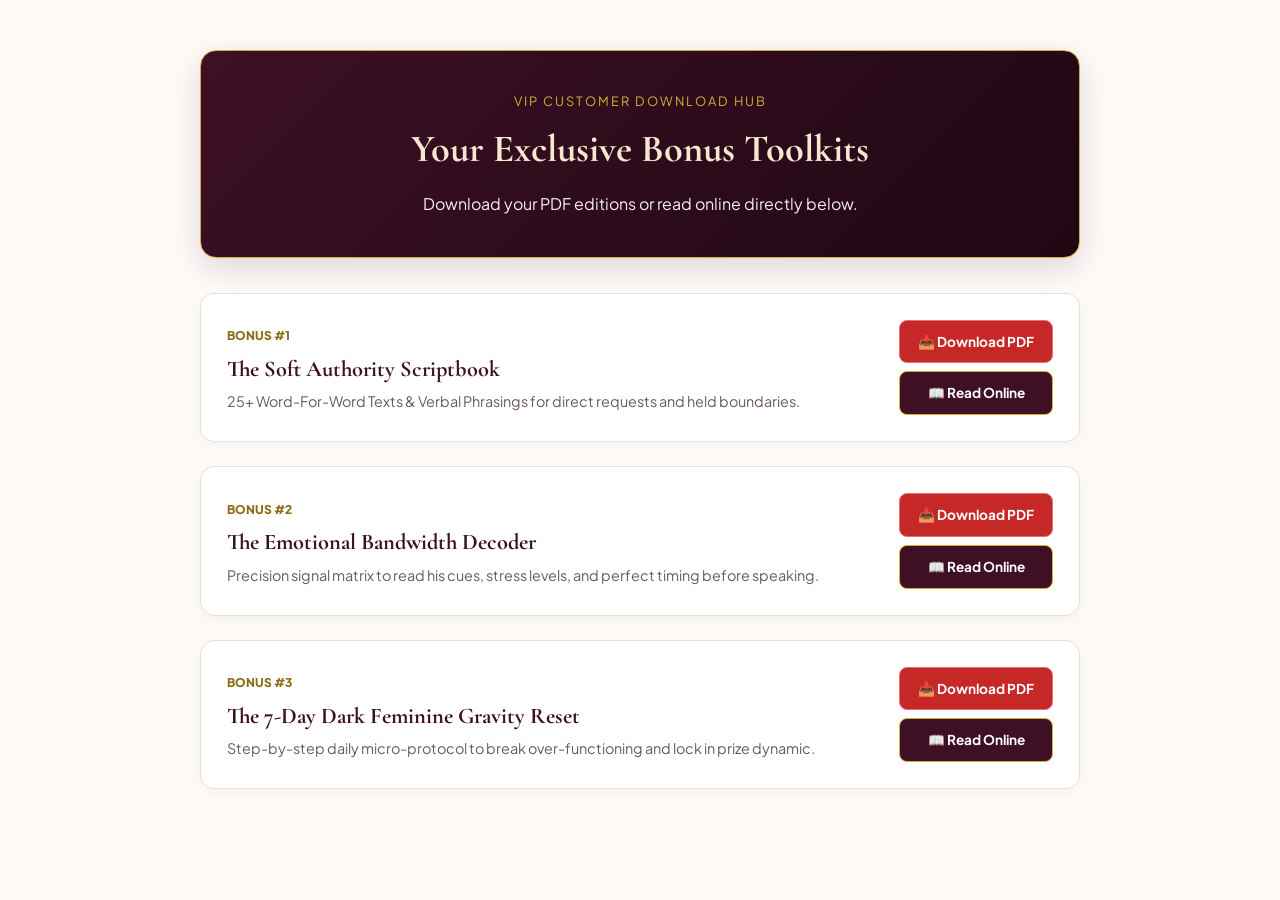
==== bonuses/index.html @ 4db045c9 "Second commit" ====
<!DOCTYPE html>
<html lang="en">
<head>
  <meta charset="UTF-8">
  <meta name="viewport" content="width=device-width, initial-scale=1.0">
  <title>Your Exclusive Bonus Bundle — How To Command His Obedience</title>
  <link href="https://fonts.googleapis.com/css2?family=Cormorant+Garamond:ital,wght@0,600;0,700;1,400;1,600&family=Plus+Jakarta+Sans:wght@400;500;600;700&display=swap" rel="stylesheet">
  <style>
    :root {
      --primary: #3d1025;
      --secondary: #68233a;
      --accent: #d4af37;
      --bg: #fdfaf8;
      --card: #ffffff;
      --text: #2b1c22;
      --border: #eeded8;
    }
    * { box-sizing: border-box; margin: 0; padding: 0; }
    body {
      font-family: 'Plus Jakarta Sans', sans-serif;
      background: var(--bg);
      color: var(--text);
      line-height: 1.6;
      padding: 50px 20px;
    }
    .container {
      max-width: 880px;
      margin: 0 auto;
    }
    .hero-card {
      background: linear-gradient(135deg, #3d1025 0%, #1f0712 100%);
      color: #fff;
      padding: 40px;
      border-radius: 16px;
      text-align: center;
      margin-bottom: 35px;
      border: 1px solid var(--accent);
      box-shadow: 0 10px 30px rgba(61,16,37,0.15);
    }
    .hero-card h1 {
      font-family: 'Cormorant Garamond', serif;
      font-size: 2.4rem;
      color: #f7e7ce;
      margin-bottom: 10px;
    }
    .bonus-grid {
      display: grid;
      gap: 24px;
    }
    .bonus-box {
      background: #fff;
      border: 1px solid var(--border);
      border-radius: 14px;
      padding: 26px;
      display: flex;
      justify-content: space-between;
      align-items: center;
      gap: 20px;
      box-shadow: 0 4px 15px rgba(0,0,0,0.04);
    }
    .bonus-actions {
      display: flex;
      flex-direction: column;
      gap: 8px;
      flex-shrink: 0;
    }
    .btn {
      background: #3d1025;
      color: #fff;
      text-decoration: none;
      padding: 10px 18px;
      border-radius: 8px;
      font-weight: 700;
      font-size: 0.85rem;
      border: 1px solid var(--accent);
      white-space: nowrap;
      text-align: center;
      transition: transform 0.2s, background 0.2s;
      display: inline-flex;
      align-items: center;
      justify-content: center;
      gap: 6px;
    }
    .btn:hover {
      transform: translateY(-2px);
      background: #571635;
    }
    .btn-pdf {
      background: #c62828;
      border-color: #e57373;
    }
    .btn-pdf:hover {
      background: #b71c1c;
    }
    @media (max-width: 650px) {
      .bonus-box {
        flex-direction: column;
        align-items: flex-start;
      }
      .bonus-actions {
        width: 100%;
        flex-direction: row;
      }
      .btn {
        flex: 1;
      }
    }
  </style>
</head>
<body>
  <div class="container">
    <div class="hero-card">
      <div style="font-size: 0.8rem; text-transform: uppercase; letter-spacing: 2px; color: var(--accent); margin-bottom: 8px;">VIP Customer Download Hub</div>
      <h1>Your Exclusive Bonus Toolkits</h1>
      <p style="color: #f8eef1; font-size: 1rem;">Download your PDF editions or read online directly below.</p>
    </div>

    <div class="bonus-grid">
      <!-- Bonus 1 -->
      <div class="bonus-box">
        <div>
          <span style="font-size: 0.75rem; font-weight: 800; color: #8c6c14; text-transform: uppercase;">Bonus #1</span>
          <h3 style="font-family: 'Cormorant Garamond', serif; font-size: 1.4rem; color: #3d1025; margin: 4px 0;">The Soft Authority Scriptbook</h3>
          <p style="font-size: 0.9rem; color: #6b5860;">25+ Word-For-Word Texts & Verbal Phrasings for direct requests and held boundaries.</p>
        </div>
        <div class="bonus-actions">
          <a href="The-Soft-Authority-Scriptbook.pdf" download class="btn btn-pdf">📥 Download PDF</a>
          <a href="The-Soft-Authority-Scriptbook.html" target="_blank" class="btn">📖 Read Online</a>
        </div>
      </div>

      <!-- Bonus 2 -->
      <div class="bonus-box">
        <div>
          <span style="font-size: 0.75rem; font-weight: 800; color: #8c6c14; text-transform: uppercase;">Bonus #2</span>
          <h3 style="font-family: 'Cormorant Garamond', serif; font-size: 1.4rem; color: #3d1025; margin: 4px 0;">The Emotional Bandwidth Decoder</h3>
          <p style="font-size: 0.9rem; color: #6b5860;">Precision signal matrix to read his cues, stress levels, and perfect timing before speaking.</p>
        </div>
        <div class="bonus-actions">
          <a href="The-Emotional-Bandwidth-Decoder.pdf" download class="btn btn-pdf">📥 Download PDF</a>
          <a href="The-Emotional-Bandwidth-Decoder.html" target="_blank" class="btn">📖 Read Online</a>
        </div>
      </div>

      <!-- Bonus 3 -->
      <div class="bonus-box">
        <div>
          <span style="font-size: 0.75rem; font-weight: 800; color: #8c6c14; text-transform: uppercase;">Bonus #3</span>
          <h3 style="font-family: 'Cormorant Garamond', serif; font-size: 1.4rem; color: #3d1025; margin: 4px 0;">The 7-Day Dark Feminine Gravity Reset</h3>
          <p style="font-size: 0.9rem; color: #6b5860;">Step-by-step daily micro-protocol to break over-functioning and lock in prize dynamic.</p>
        </div>
        <div class="bonus-actions">
          <a href="The-7-Day-Dark-Feminine-Gravity-Reset.pdf" download class="btn btn-pdf">📥 Download PDF</a>
          <a href="The-7-Day-Dark-Feminine-Gravity-Reset.html" target="_blank" class="btn">📖 Read Online</a>
        </div>
      </div>
    </div>
  </div>
</body>
</html>
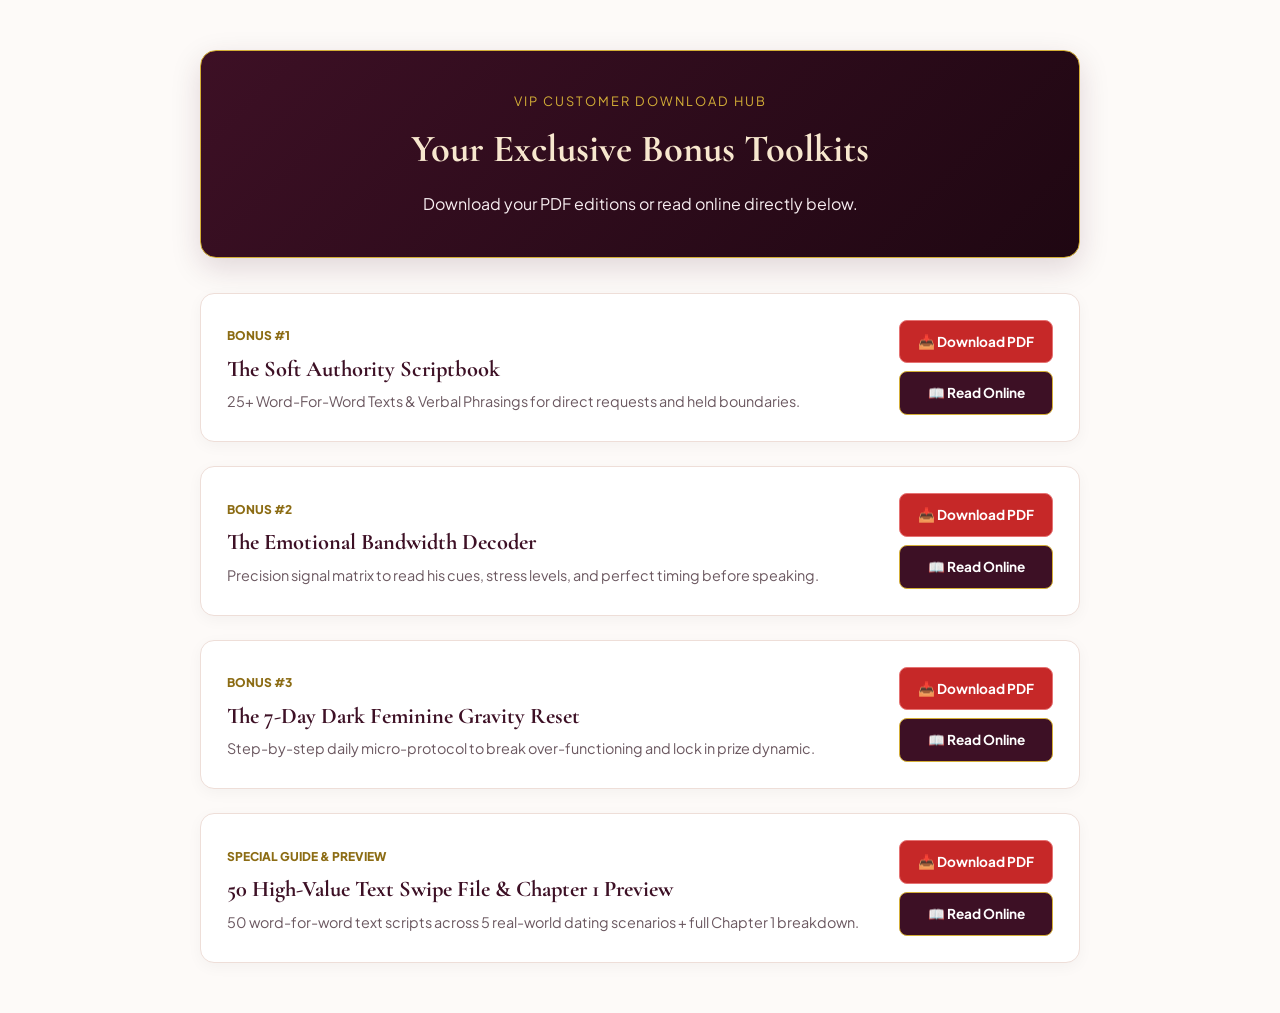
==== commit 7c4704c2: "Fifth commit" ====
--- a/bonuses/index.html
+++ b/bonuses/index.html
@@ -154,6 +154,19 @@
           <a href="The-7-Day-Dark-Feminine-Gravity-Reset.html" target="_blank" class="btn">📖 Read Online</a>
         </div>
       </div>
+
+      <!-- Bonus 4 / Mini Guide -->
+      <div class="bonus-box">
+        <div>
+          <span style="font-size: 0.75rem; font-weight: 800; color: #8c6c14; text-transform: uppercase;">Special Guide &amp; Preview</span>
+          <h3 style="font-family: 'Cormorant Garamond', serif; font-size: 1.4rem; color: #3d1025; margin: 4px 0;">50 High-Value Text Swipe File &amp; Chapter 1 Preview</h3>
+          <p style="font-size: 0.9rem; color: #6b5860;">50 word-for-word text scripts across 5 real-world dating scenarios + full Chapter 1 breakdown.</p>
+        </div>
+        <div class="bonus-actions">
+          <a href="50-High-Value-Text-Swipe-File-and-Chapter-1-Preview.pdf" download class="btn btn-pdf">📥 Download PDF</a>
+          <a href="50-High-Value-Text-Swipe-File-and-Chapter-1-Preview.html" target="_blank" class="btn">📖 Read Online</a>
+        </div>
+      </div>
     </div>
   </div>
 </body>
